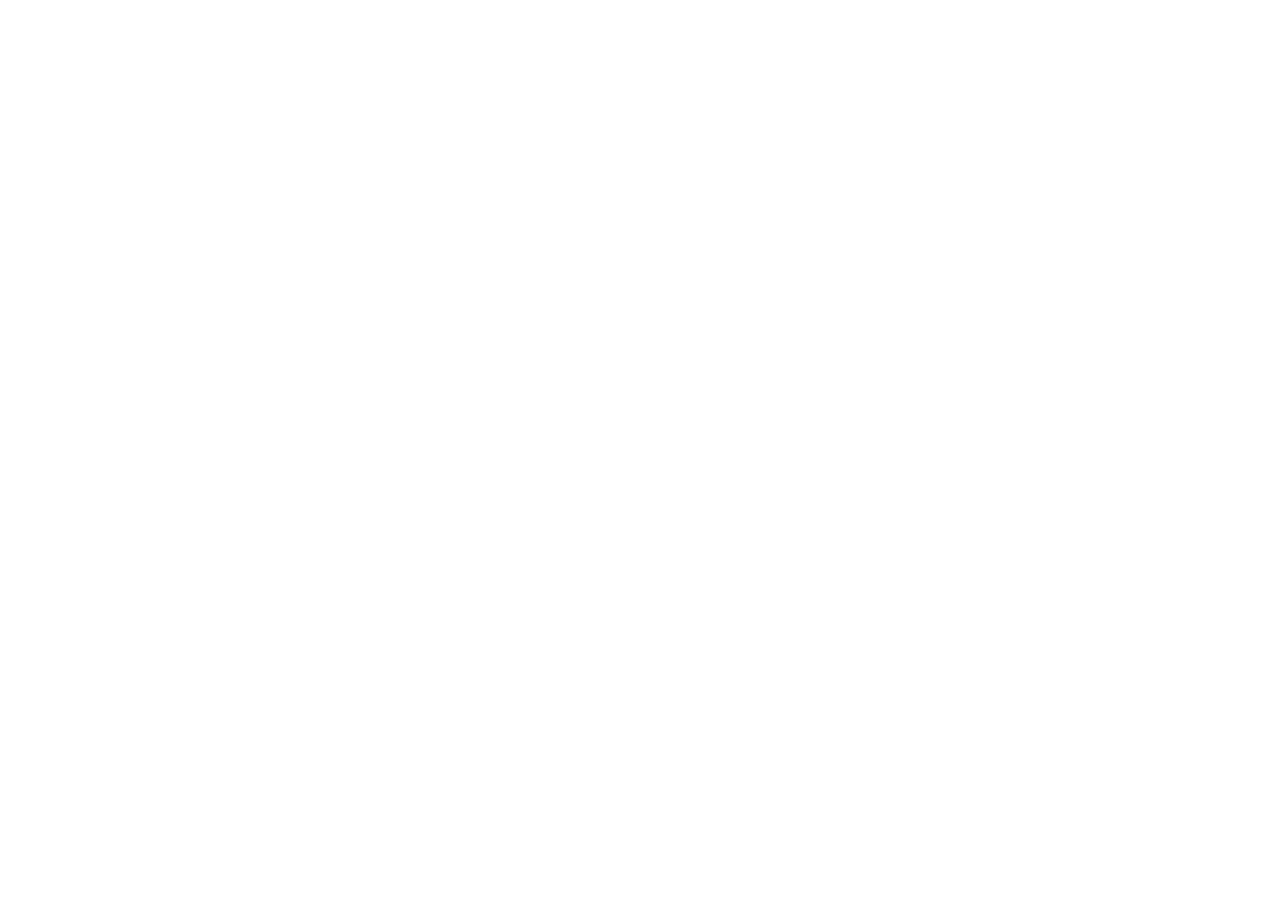
==== index.html @ 26b733f9 "Update Trello card importer structure" ====
<!doctype html>
<html lang="de">
<head>
  <meta charset="utf-8">
  <title>Trello Study Cards</title>
</head>
<body>
<script src="https://p.trellocdn.com/power-up.min.js"></script>
<script>
const ICON = "https://p.trellocdn.com/power-up-logo.png";

function openImporter(t) {
  return t.modal({
    title: "🧠 Lernkarten Bulk-Import",
    url: "./importer.html",
    fullscreen: true,
    args: { board: t.getContext() }
  });
}

window.TrelloPowerUp.initialize({
  "board-buttons": function(t) {
    return [{
      icon: { dark: ICON, light: ICON },
      text: "Lernkarten importieren",
      condition: "edit",
      callback: openImporter
    }];
  }
});
</script>
</body>
</html>
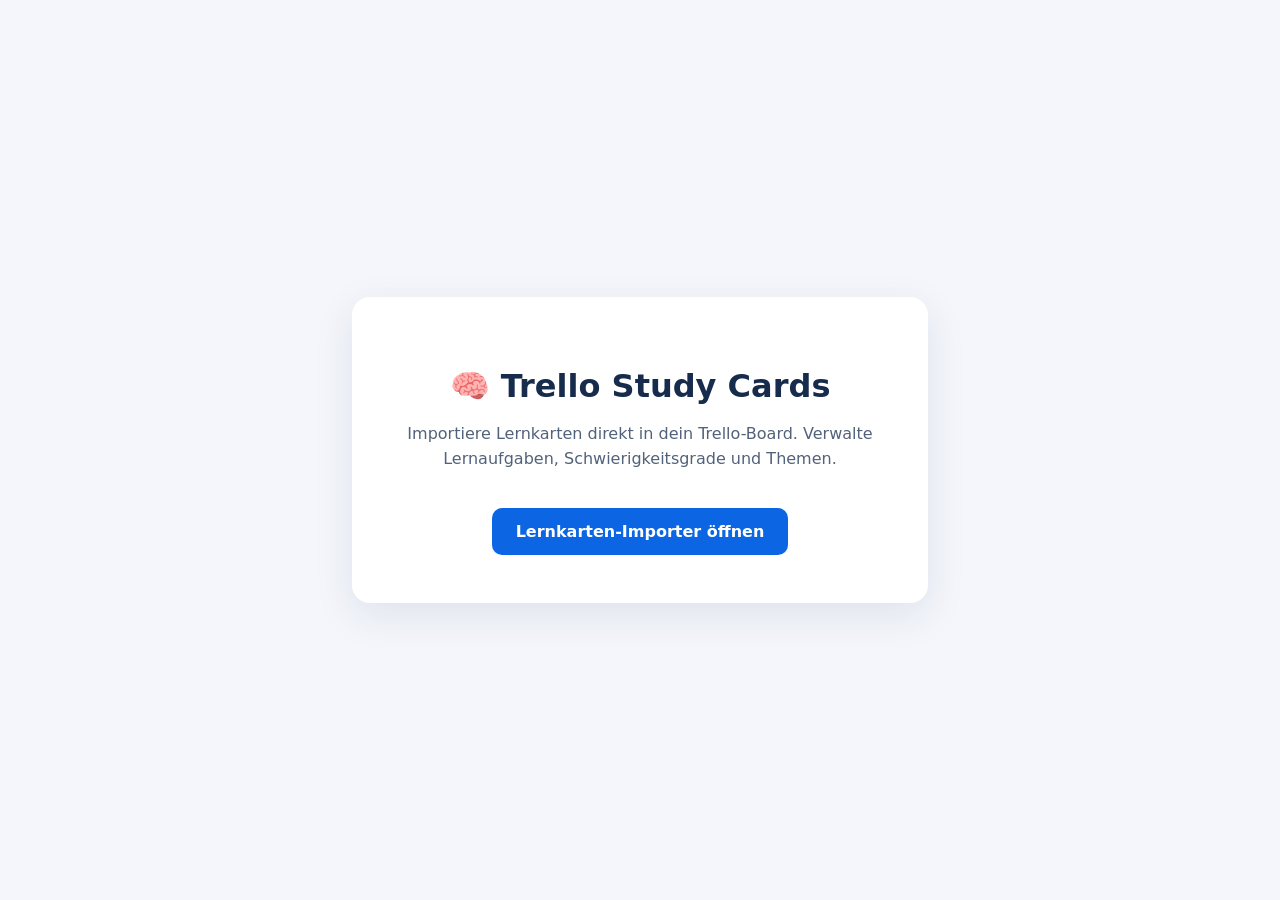
==== commit c06680e2: "Update index.html" ====
--- a/index.html
+++ b/index.html
@@ -1,33 +1,75 @@
-<!doctype html>
+
+<!DOCTYPE html>
 <html lang="de">
 <head>
-  <meta charset="utf-8">
+  <meta charset="UTF-8">
+  <meta name="viewport" content="width=device-width, initial-scale=1">
   <title>Trello Study Cards</title>
+  <style>
+    body {
+      margin: 0;
+      min-height: 100vh;
+      display: grid;
+      place-items: center;
+      background: #f4f6fb;
+      color: #172b4d;
+      font-family: system-ui, sans-serif;
+    }
+    .card {
+      background: white;
+      padding: 48px;
+      border-radius: 18px;
+      box-shadow: 0 12px 40px #172b4d18;
+      max-width: 480px;
+      text-align: center;
+    }
+    h1 { margin-bottom: 12px; }
+    p { line-height: 1.6; color: #52627a; }
+    .button {
+      display: inline-block;
+      margin-top: 20px;
+      padding: 14px 24px;
+      border-radius: 10px;
+      background: #0c66e4;
+      color: white;
+      text-decoration: none;
+      font-weight: 600;
+    }
+    .button:hover { background: #0055cc; }
+  </style>
 </head>
 <body>
-<script src="https://p.trellocdn.com/power-up.min.js"></script>
-<script>
-const ICON = "https://p.trellocdn.com/power-up-logo.png";
+  <main class="card">
+    <h1>🧠 Trello Study Cards</h1>
+    <p>
+      Importiere Lernkarten direkt in dein
+      Trello-Board. Verwalte Lernaufgaben,
+      Schwierigkeitsgrade und Themen.
+    </p>
+    <a class="button" href="./importer.html">
+      Lernkarten-Importer öffnen
+    </a>
+  </main>
 
-function openImporter(t) {
-  return t.modal({
-    title: "🧠 Lernkarten Bulk-Import",
-    url: "./importer.html",
-    fullscreen: true,
-    args: { board: t.getContext() }
-  });
-}
-
-window.TrelloPowerUp.initialize({
-  "board-buttons": function(t) {
-    return [{
-      icon: { dark: ICON, light: ICON },
-      text: "Lernkarten importieren",
-      condition: "edit",
-      callback: openImporter
-    }];
-  }
-});
-</script>
+  <script src="https://p.trellocdn.com/power-up.min.js"></script>
+  <script>
+    if (window.TrelloPowerUp) {
+      window.TrelloPowerUp.initialize({
+        "board-buttons": function(t) {
+          return [{
+            text: "Lernkarten importieren",
+            condition: "edit",
+            callback: function(t) {
+              return t.modal({
+                title: "Lernkarten importieren",
+                url: "./importer.html",
+                fullscreen: true
+              });
+            }
+          }];
+        }
+      });
+    }
+  </script>
 </body>
-</html>+</html>
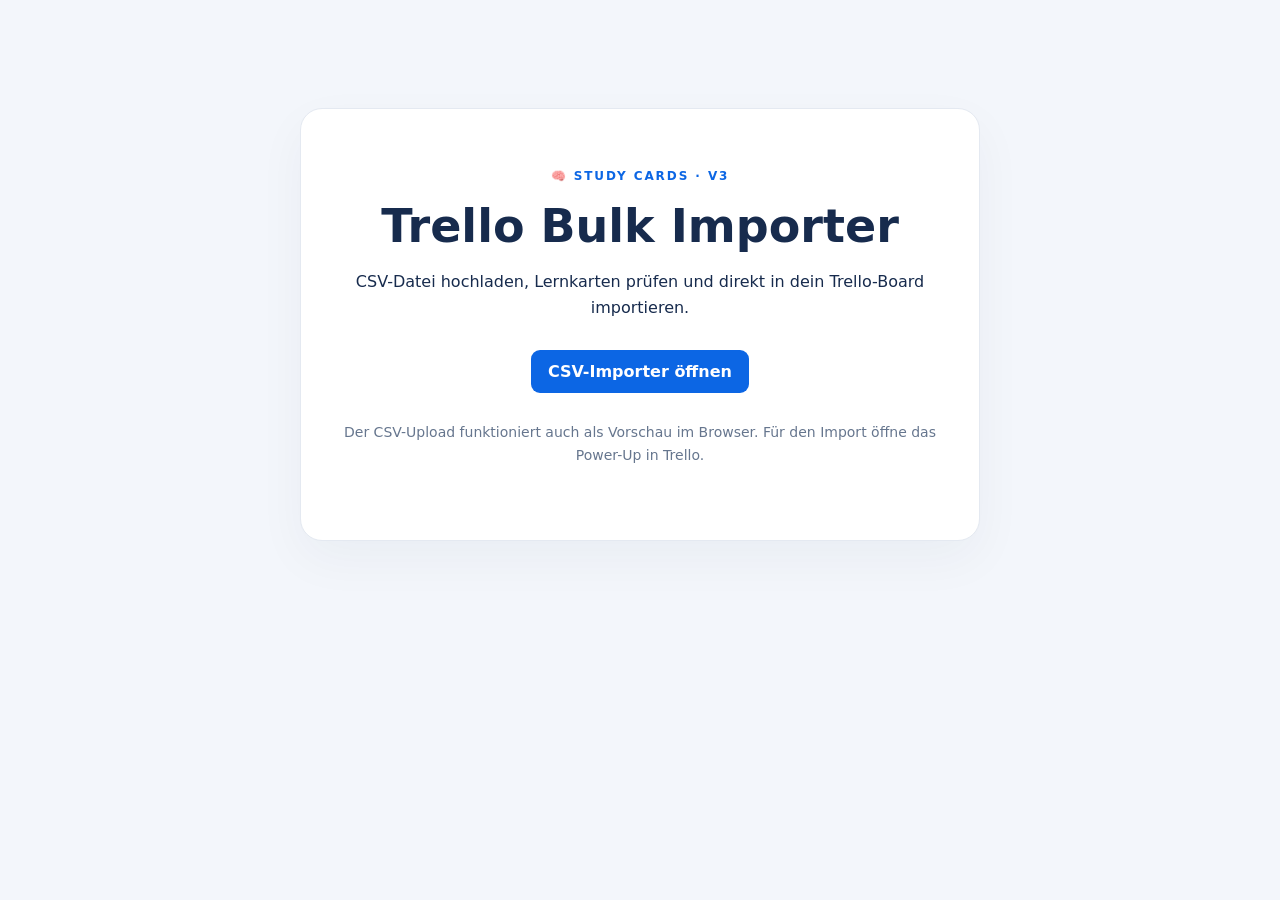
==== commit e78c6eda: "init v3" ====
--- a/index.html
+++ b/index.html
@@ -1,75 +1,11 @@
-
-<!DOCTYPE html>
-<html lang="de">
-<head>
-  <meta charset="UTF-8">
-  <meta name="viewport" content="width=device-width, initial-scale=1">
-  <title>Trello Study Cards</title>
-  <style>
-    body {
-      margin: 0;
-      min-height: 100vh;
-      display: grid;
-      place-items: center;
-      background: #f4f6fb;
-      color: #172b4d;
-      font-family: system-ui, sans-serif;
-    }
-    .card {
-      background: white;
-      padding: 48px;
-      border-radius: 18px;
-      box-shadow: 0 12px 40px #172b4d18;
-      max-width: 480px;
-      text-align: center;
-    }
-    h1 { margin-bottom: 12px; }
-    p { line-height: 1.6; color: #52627a; }
-    .button {
-      display: inline-block;
-      margin-top: 20px;
-      padding: 14px 24px;
-      border-radius: 10px;
-      background: #0c66e4;
-      color: white;
-      text-decoration: none;
-      font-weight: 600;
-    }
-    .button:hover { background: #0055cc; }
-  </style>
-</head>
-<body>
-  <main class="card">
-    <h1>🧠 Trello Study Cards</h1>
-    <p>
-      Importiere Lernkarten direkt in dein
-      Trello-Board. Verwalte Lernaufgaben,
-      Schwierigkeitsgrade und Themen.
-    </p>
-    <a class="button" href="./importer.html">
-      Lernkarten-Importer öffnen
-    </a>
-  </main>
-
-  <script src="https://p.trellocdn.com/power-up.min.js"></script>
-  <script>
-    if (window.TrelloPowerUp) {
-      window.TrelloPowerUp.initialize({
-        "board-buttons": function(t) {
-          return [{
-            text: "Lernkarten importieren",
-            condition: "edit",
-            callback: function(t) {
-              return t.modal({
-                title: "Lernkarten importieren",
-                url: "./importer.html",
-                fullscreen: true
-              });
-            }
-          }];
-        }
-      });
-    }
-  </script>
-</body>
-</html>
+<!doctype html>
+<html lang="de"><head><meta charset="utf-8"><meta name="viewport" content="width=device-width,initial-scale=1"><title>Trello Bulk Importer V3</title><link rel="stylesheet" href="style.css"></head>
+<body><main class="landing"><div class="brand">🧠 STUDY CARDS · V3</div><h1>Trello Bulk Importer</h1><p>CSV-Datei hochladen, Lernkarten prüfen und direkt in dein Trello-Board importieren.</p><a class="primary linkbutton" href="./importer.html">CSV-Importer öffnen</a><p class="muted">Der CSV-Upload funktioniert auch als Vorschau im Browser. Für den Import öffne das Power-Up in Trello.</p></main>
+<script src="./config.js"></script><script src="https://p.trellocdn.com/power-up.min.js"></script><script>
+if(window.TrelloPowerUp){
+  const cfg=window.STUDY_CARDS_CONFIG;
+  window.TrelloPowerUp.initialize({
+    'board-buttons': function(t){return [{text:'🧠 CSV importieren',condition:'edit',callback:function(t){return t.modal({title:'Trello Bulk Importer',url:'./importer.html',fullscreen:true});}}];}
+  },{appKey:cfg.appKey,appName:cfg.appName});
+}
+</script></body></html>
--- a/style.css
+++ b/style.css
@@ -0,0 +1 @@
+:root{font-family:Inter,system-ui,-apple-system,BlinkMacSystemFont,"Segoe UI",sans-serif;color:#172b4d;background:#f3f6fb}*{box-sizing:border-box}body{margin:0}main{max-width:1100px;margin:35px auto;padding:0 20px}.landing{max-width:680px;margin:12vh auto;text-align:center;background:white;border:1px solid #e4e9f1;padding:60px 36px;border-radius:22px;box-shadow:0 18px 50px #172b4d0b}.brand{font-size:12px;letter-spacing:.16em;color:#0c66e4;font-weight:800}h1{font-size:clamp(30px,5vw,46px);margin:16px 0}h2{margin-top:0;font-size:20px}p{line-height:1.6}.muted{color:#66768e;font-size:14px}.panel{background:white;border:1px solid #e4e9f1;border-radius:14px;padding:22px;margin:16px 0}.grid{display:grid;grid-template-columns:1fr 1fr;gap:18px}@media(max-width:720px){.grid{grid-template-columns:1fr}}button,.linkbutton{font:inherit;border:0;border-radius:9px;padding:12px 17px;font-weight:700;cursor:pointer;text-decoration:none;display:inline-block}button:disabled{opacity:.5;cursor:not-allowed}.primary{background:#0c66e4;color:white}.secondary{background:#e9eef7;color:#172b4d}.linkbutton{margin:14px 0}input[type=file]{display:block;width:100%;padding:14px;border:2px dashed #aab9cf;border-radius:10px;background:#f8faff}label{display:block;font-weight:700;margin:10px 0 8px}select{width:100%;font:inherit;padding:12px;border:1px solid #c9d3e0;border-radius:9px}.row{display:flex;gap:10px;flex-wrap:wrap;align-items:center}.status{background:#edf4ff;border-radius:9px;padding:12px;white-space:pre-wrap;margin-top:14px}.tablewrap{overflow:auto;max-height:380px}table{border-collapse:collapse;width:100%;font-size:14px}th,td{text-align:left;padding:11px;border-bottom:1px solid #e6eaf1;vertical-align:top}th{background:#f5f7fb;position:sticky;top:0}progress{width:100%;height:18px;margin-top:15px}small{color:#66768e}
